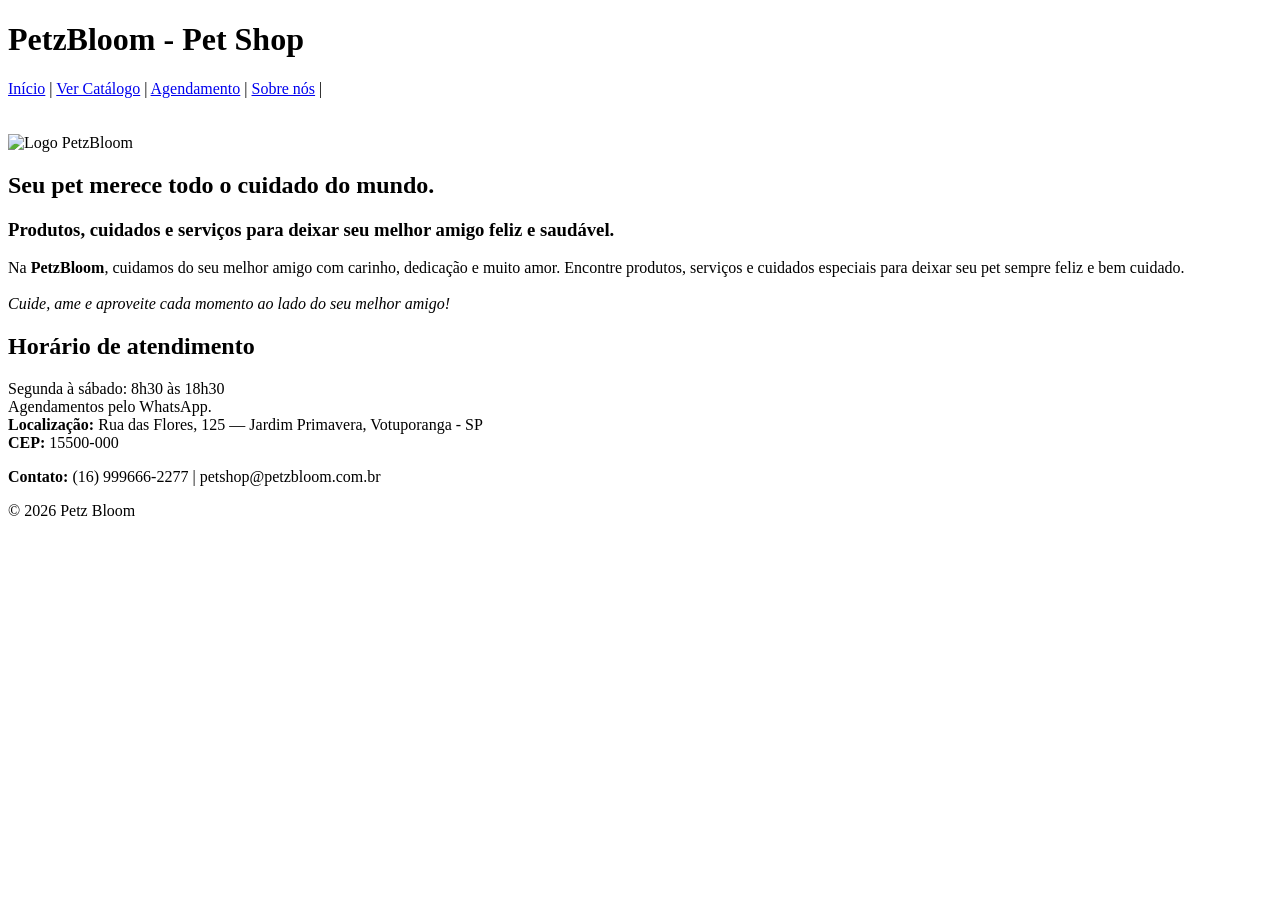
==== index.html @ ef77d2af "commit 1 Importa a estrutura HTML PetzBloom" ====
<!DOCTYPE html>
<html lang="pt-BR">
<head>
    <meta charset="UTF-8">
    <meta name="viewport" content="width=device-width, initial-scale=1.0">
    <title>PetzBloom</title>
</head>
<body>
    <header>
        <h1>PetzBloom - Pet Shop</h1>
        <nav>
            <a href="index.html">Início</a> |
            <a href="catalogo.html"> Ver Catálogo</a> |
            <a href="agendamento.html">Agendamento</a> |
            <a href="sobrenos.html">Sobre nós</a> |
        </nav>
    </header>

    <br> <br>

    <img src="imagemlogo.png" alt="Logo PetzBloom" height="300">

    <main>
        <h2>Seu pet merece todo o cuidado do mundo.</h2>
        <h3>Produtos, cuidados e serviços para deixar seu melhor amigo feliz e saudável.</h3>
        <p>
            Na <strong>PetzBloom</strong>, cuidamos do seu melhor amigo com carinho, dedicação e muito amor. Encontre produtos, serviços e cuidados especiais para deixar seu pet sempre feliz e bem cuidado.

            <br><br>

            <i>Cuide, ame e aproveite cada momento ao lado do seu melhor amigo!</i>
        </p>
    </main>

    <aside id="horario">
        <h2>Horário de atendimento</h2>
        <p>Segunda à sábado: 8h30 às 18h30<br>Agendamentos pelo WhatsApp.
        <br> <strong>Localização:</strong> Rua das Flores, 125 — Jardim Primavera, Votuporanga - SP <br> <strong>CEP: </strong>15500-000</p>
    </aside>

    <footer id="contato">
        <p><strong>Contato:</strong> (16) 999666-2277 | petshop@petzbloom.com.br</p>
        <p>&copy; 2026 Petz Bloom</p>
    </footer>
    
</body>
</html>
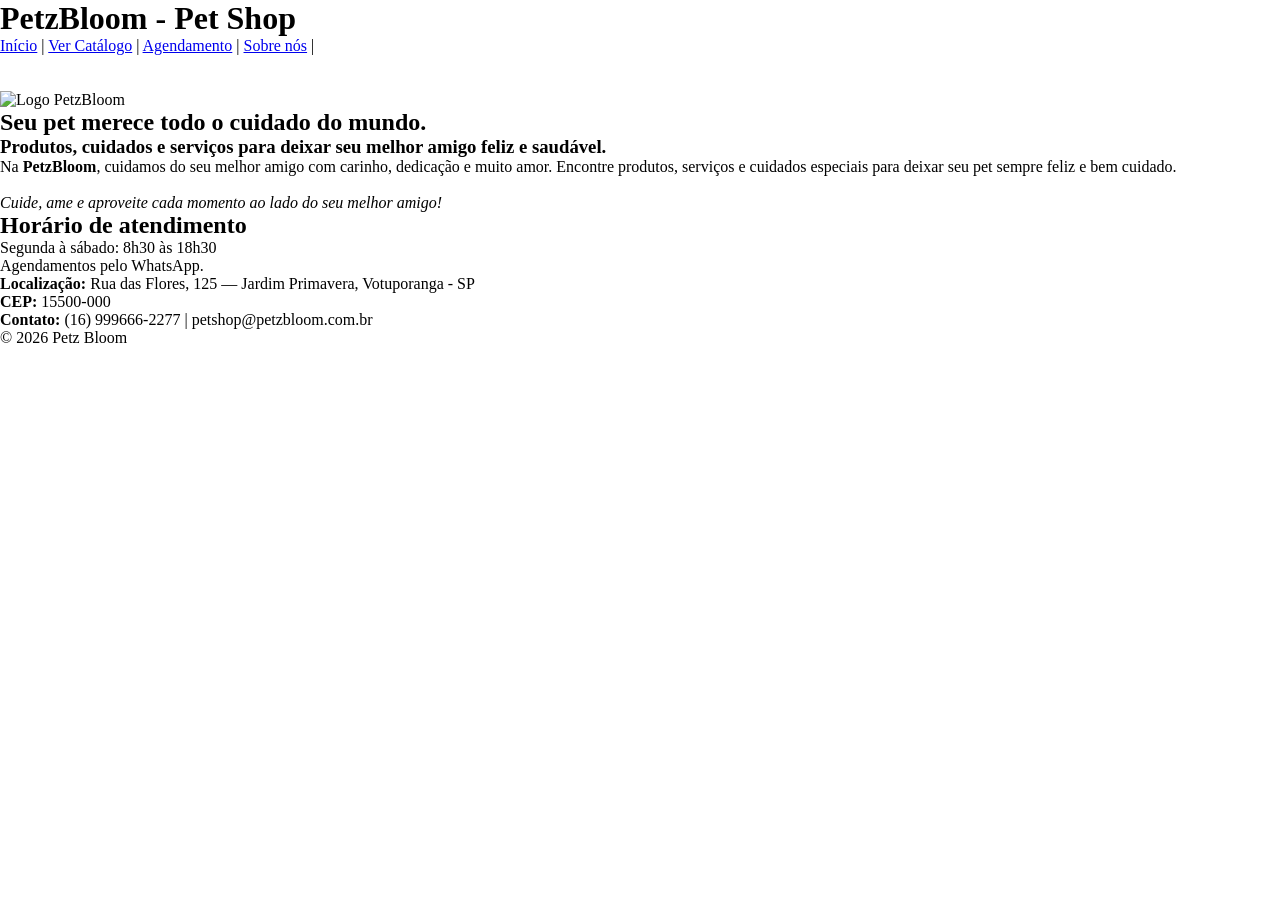
==== commit 8adb595a: "commit 2 Adiciona reset e conecta style.css" ====
--- a/index.html
+++ b/index.html
@@ -4,6 +4,8 @@
     <meta charset="UTF-8">
     <meta name="viewport" content="width=device-width, initial-scale=1.0">
     <title>PetzBloom</title>
+
+    <link rel="stylesheet" href="style.css">
 </head>
 <body>
     <header>
--- a/style.css
+++ b/style.css
@@ -0,0 +1,6 @@
+* {
+    margin: 0;
+    padding: 0;
+    box-sizing: border-box;
+}
+
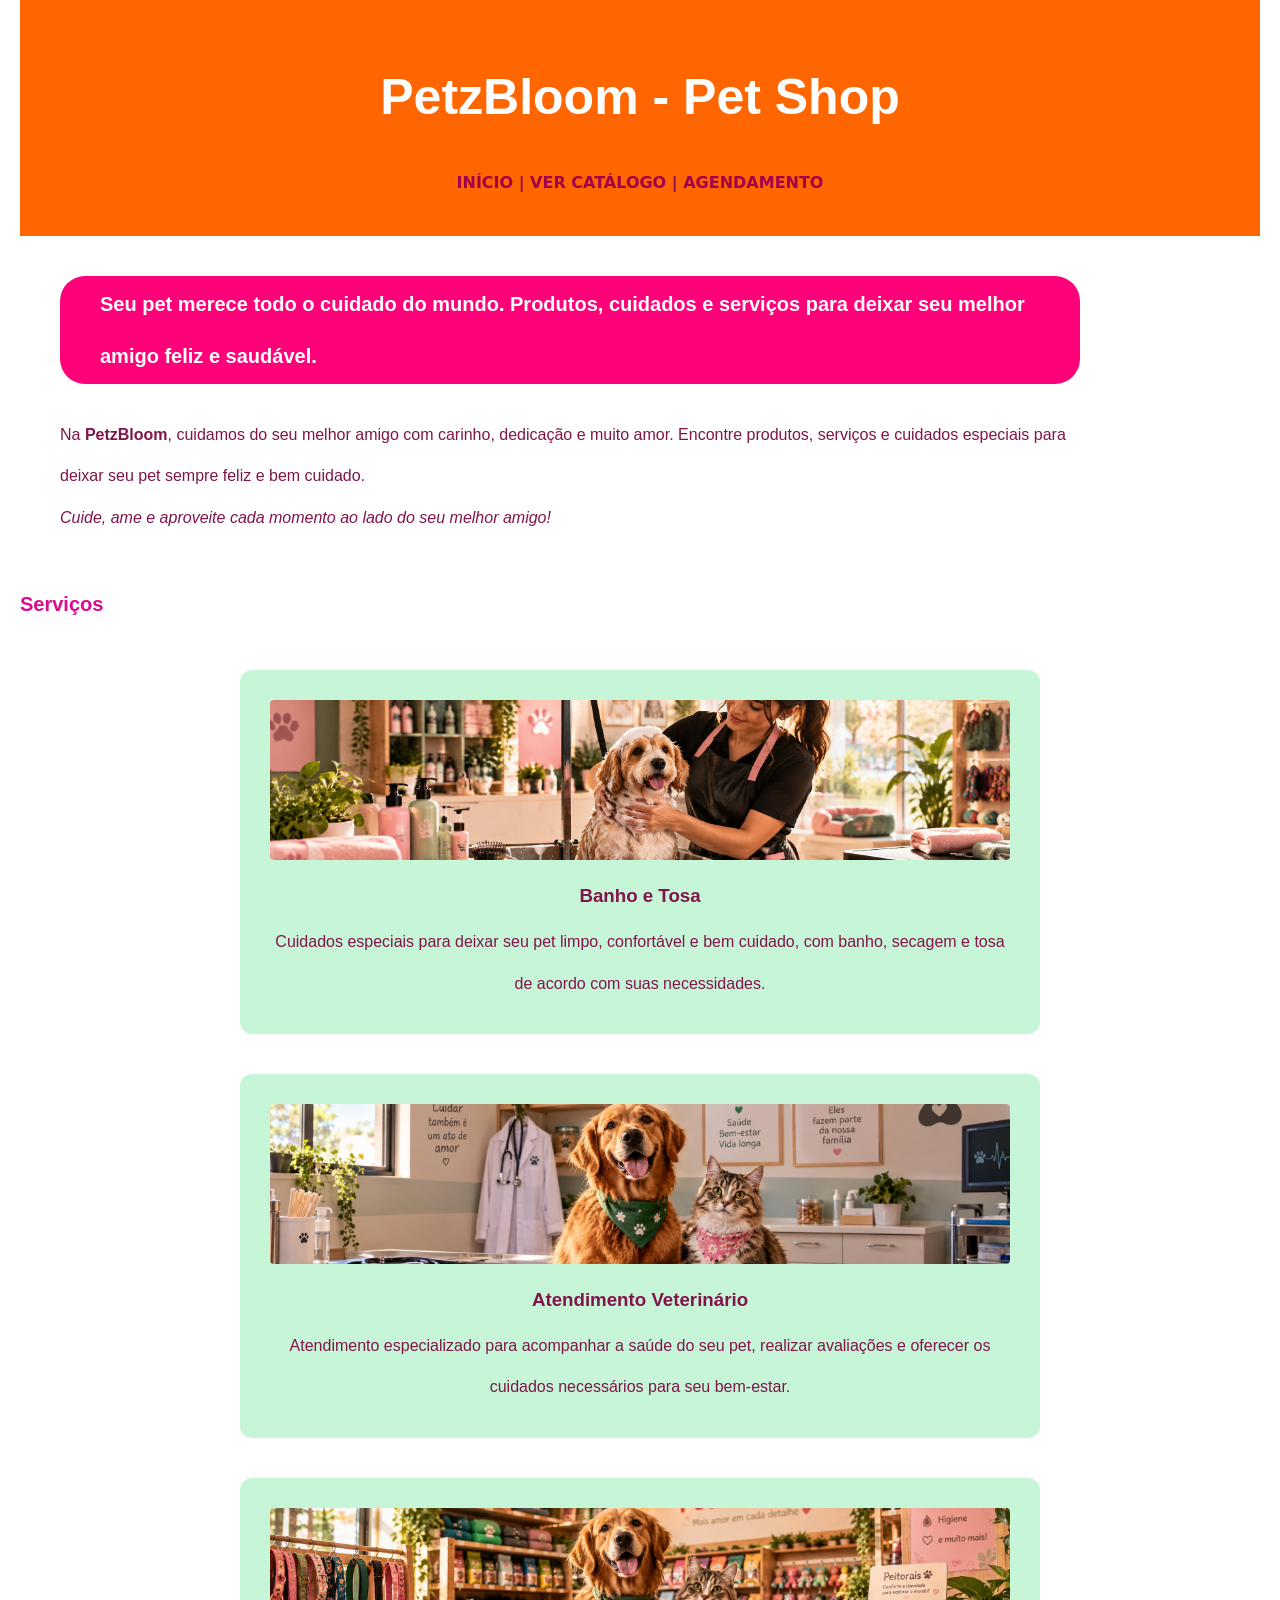
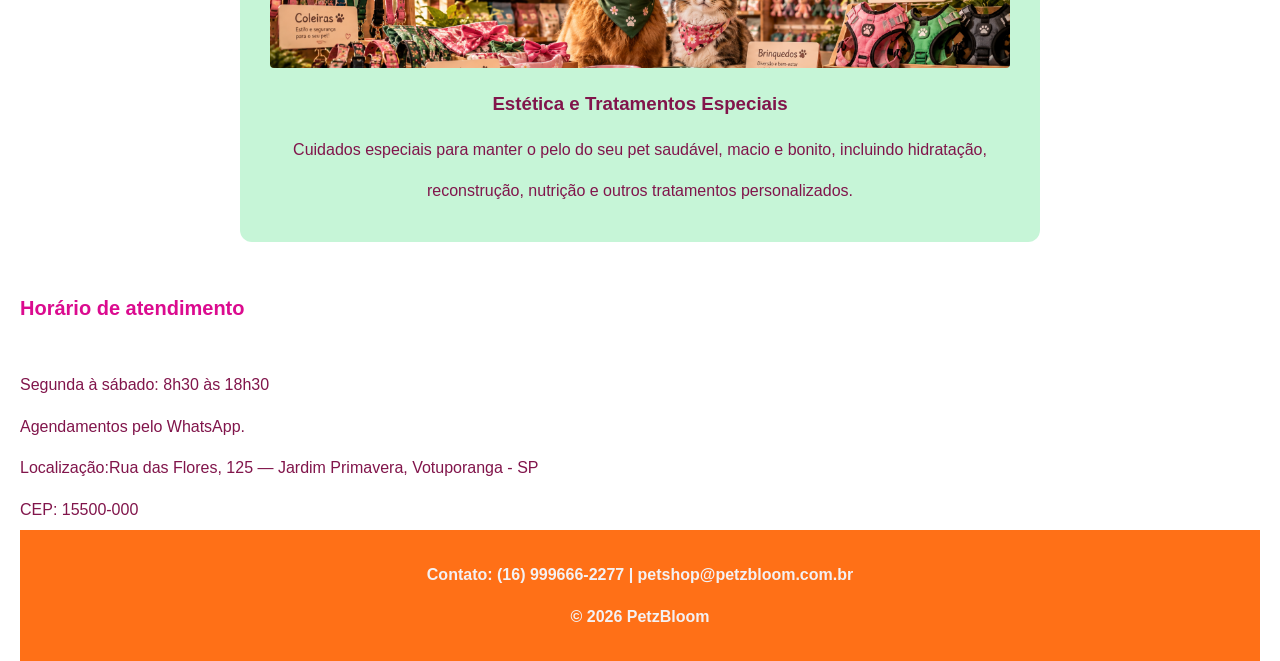
==== commit b6dd5765: "commit 3 Aplica seletores de tag: tipografia, cor base, header, nav, main e footer" ====
--- a/index.html
+++ b/index.html
@@ -10,39 +10,52 @@
 <body>
     <header>
         <h1>PetzBloom - Pet Shop</h1>
-        <nav>
+        <nav class="navegacao">
             <a href="index.html">Início</a> |
             <a href="catalogo.html"> Ver Catálogo</a> |
-            <a href="agendamento.html">Agendamento</a> |
-            <a href="sobrenos.html">Sobre nós</a> |
+            <a href="agendamento.html" class="agendamento">Agendamento</a>
         </nav>
     </header>
 
-    <br> <br>
-
-    <img src="imagemlogo.png" alt="Logo PetzBloom" height="300">
-
     <main>
-        <h2>Seu pet merece todo o cuidado do mundo.</h2>
-        <h3>Produtos, cuidados e serviços para deixar seu melhor amigo feliz e saudável.</h3>
-        <p>
+        <h2 class="seupet">Seu pet merece todo o cuidado do mundo. Produtos, cuidados e serviços para deixar seu melhor amigo feliz e saudável.</h2>
+        <p class="texto-prin">
             Na <strong>PetzBloom</strong>, cuidamos do seu melhor amigo com carinho, dedicação e muito amor. Encontre produtos, serviços e cuidados especiais para deixar seu pet sempre feliz e bem cuidado.
 
-            <br><br>
+            <br>
 
             <i>Cuide, ame e aproveite cada momento ao lado do seu melhor amigo!</i>
         </p>
     </main>
 
+    <section id="servicos">
+            <h2>Serviços</h2>
+            <article class="card">
+                <div class="foto" id="foto-banho"></div>
+                <h3 class="banho-tosa">Banho e Tosa</h3>
+                <p>Cuidados especiais para deixar seu pet limpo, confortável e bem cuidado, com banho, secagem e tosa de acordo com suas necessidades.</p>
+            </article>
+            <article class="card">
+                <div class="foto" id="foto-veterinario"></div>
+                <h3 class="veterinario">Atendimento Veterinário</h3>
+                <p>Atendimento especializado para acompanhar a saúde do seu pet, realizar avaliações e oferecer os cuidados necessários para seu bem-estar.</p>
+            </article>
+            <article class="card">
+                <div class="foto" id="foto-especial"></div>
+                <h3 class="especial">Estética e Tratamentos Especiais</h3>
+                <p>Cuidados especiais para manter o pelo do seu pet saudável, macio e bonito, incluindo hidratação, reconstrução, nutrição e outros tratamentos personalizados.</p>
+            </article>
+        </section>
+
     <aside id="horario">
-        <h2>Horário de atendimento</h2>
-        <p>Segunda à sábado: 8h30 às 18h30<br>Agendamentos pelo WhatsApp.
-        <br> <strong>Localização:</strong> Rua das Flores, 125 — Jardim Primavera, Votuporanga - SP <br> <strong>CEP: </strong>15500-000</p>
+        <h2 class="hora">Horário de atendimento</h2>
+        <p class="info">Segunda à sábado: 8h30 às 18h30<br>Agendamentos pelo WhatsApp.
+        <br>Localização:Rua das Flores, 125 — Jardim Primavera, Votuporanga - SP <br> CEP: 15500-000</p>
     </aside>
 
     <footer id="contato">
         <p><strong>Contato:</strong> (16) 999666-2277 | petshop@petzbloom.com.br</p>
-        <p>&copy; 2026 Petz Bloom</p>
+        <p>&copy; 2026 PetzBloom</p>
     </footer>
     
 </body>
--- a/style.css
+++ b/style.css
@@ -4,3 +4,182 @@
     box-sizing: border-box;
 }
 
+/*Seletor de tag*/
+
+body {
+    font-family: 'Segoe UI', Tahoma, Geneva, Verdana, sans-serif;
+    color: rgb(129, 21, 75);
+    line-height: 2.6;
+    margin-right: 20px;
+    margin-left: 20px;
+}
+
+h1 {
+    font-family: 'Trebuchet MS', 'Lucida Sans Unicode', 'Lucida Grande', 'Lucida Sans', Arial, sans-serif;
+    font-size: 50px;
+}
+
+h2 {
+    font-family: 'Trebuchet MS', 'Lucida Sans Unicode', 'Lucida Grande', 'Lucida Sans', Arial, sans-serif;
+    font-size: 20px;
+    margin-bottom: 30px;
+    color: rgb(219, 11, 143);
+    font-weight: 700;
+}
+
+.navegacao {
+    font-family: system-ui, -apple-system, BlinkMacSystemFont, 'Segoe UI', Roboto, Oxygen, Ubuntu, Cantarell, 'Open Sans', 'Helvetica Neue', sans-serif;
+    font-weight: 700;
+    text-transform: uppercase;
+}
+
+.navegacao a {
+    color: #a1004b;
+    text-decoration: none;
+}
+
+/* Cabeçalho*/
+header {
+    background-color: rgb(255, 102, 0);
+    color: rgb(146, 9, 78);
+    padding: 32px 16px;
+    text-align: center;
+    font-family: 'Franklin Gothic 
+}
+
+ header h1 {
+    color: #fffeff;
+}
+
+/*Corpo geral*/
+.cuidado-pet {
+    background-color: rgb(255, 0, 123);
+    color: #fffeff;
+    max-width: 450px;
+    margin-top: 100px;
+    padding: 2px 40px;
+    border-radius: 25px;
+}
+
+.amigo {
+    font-family: system-ui, -apple-system, BlinkMacSystemFont, 'Segoe UI', Roboto, Oxygen, Ubuntu, Cantarell, 'Open Sans', 'Helvetica Neue', sans-serif;
+    margin-top: 50px;
+    font-size: 25px;
+}
+
+.texto-produtos {
+    font-family: 'Franklin Gothic Medium', 'Arial Narrow', Arial, sans-serif;
+}
+
+.texto-prin {
+    font-family: 'Franklin Gothic Medium', 'Arial Narrow', Arial, sans-serif;
+}
+
+.racoes {
+    font-family: 'Franklin Gothic Medium', 'Arial Narrow', Arial, sans-serif;
+    text-align: center;
+    font-size: 40px;
+}
+
+.higiene {
+    font-family: 'Franklin Gothic Medium', 'Arial Narrow', Arial, sans-serif;
+    text-align: center;
+    font-size: 40px;
+}
+
+.acessorios {
+    font-family: 'Franklin Gothic Medium', 'Arial Narrow', Arial, sans-serif;
+    text-align: center;
+    font-size: 40px;
+}
+
+.seupet {
+    background-color: #ff0178;
+    color: #ffffff;
+    max-width: 15000px;
+    padding: 2px 40px;
+    border-radius: 25px;
+    text-decoration: none;
+    font-family: 'Franklin Gothic Medium', 'Arial Narrow', Arial, sans-serif;
+    font-size: 20px;
+}
+
+main {
+    max-width: 1100px;
+    margin: 0px;
+    padding: 40px;
+}
+
+footer {
+    background-color: rgb(255, 112, 23);
+    color: rgb(244, 241, 243);
+    text-align: center;
+    padding: 24px 30px;
+    font-family: Arial, Helvetica, sans-serif;
+    font-weight: 600;
+}
+
+/* Tabelas */
+table {
+    margin: 30px auto;
+    border-collapse: collapse;
+    background-color: rgb(255, 220, 243);
+    border-radius: 12px;
+}
+
+/*Links*/
+
+.pdf {
+    background-color: #a1004b;
+    color: #ffffff;
+    max-width: 350px;
+    padding: 2px 40px;
+    border-radius: 25px;
+    text-decoration: none;
+    font-family: 'Franklin Gothic Medium', 'Arial Narrow', Arial, sans-serif;
+    text-transform: uppercase;
+    font-size: 20px;
+}
+
+.site {
+    background-color: #a1004b;
+    color: #ffffff;
+    max-width: 350px;
+    padding: 2px 40px;
+    border-radius: 25px;
+    text-decoration: none;
+    font-family: 'Franklin Gothic Medium', 'Arial Narrow', Arial, sans-serif;
+    text-transform: uppercase;
+    font-size: 20px;
+}
+
+/*Seletor classes e ID*/
+.card {
+    background-color: #c6f5d7;
+    padding: 30px;
+    margin: 40px auto;
+    max-width: 800px;
+    border-radius: 12px;
+    text-align: center;
+}
+
+.foto {
+    background-color: rgb(255, 0, 106);
+    background-size: cover;
+    background-position: center;
+    height: 160px;
+    border-radius: 4px;
+    margin-bottom: 12px;
+}
+
+#foto-banho {
+    background-image: url(Foto\ banho.png);
+}
+
+#foto-veterinario {
+    background-image: url(ChatGPT\ Image\ 24\ de\ set.\ de\ 2026\,\ 16_05_59.png);
+}
+
+#foto-especial {
+    background-image: url(Foto\ acessorios.png);
+}
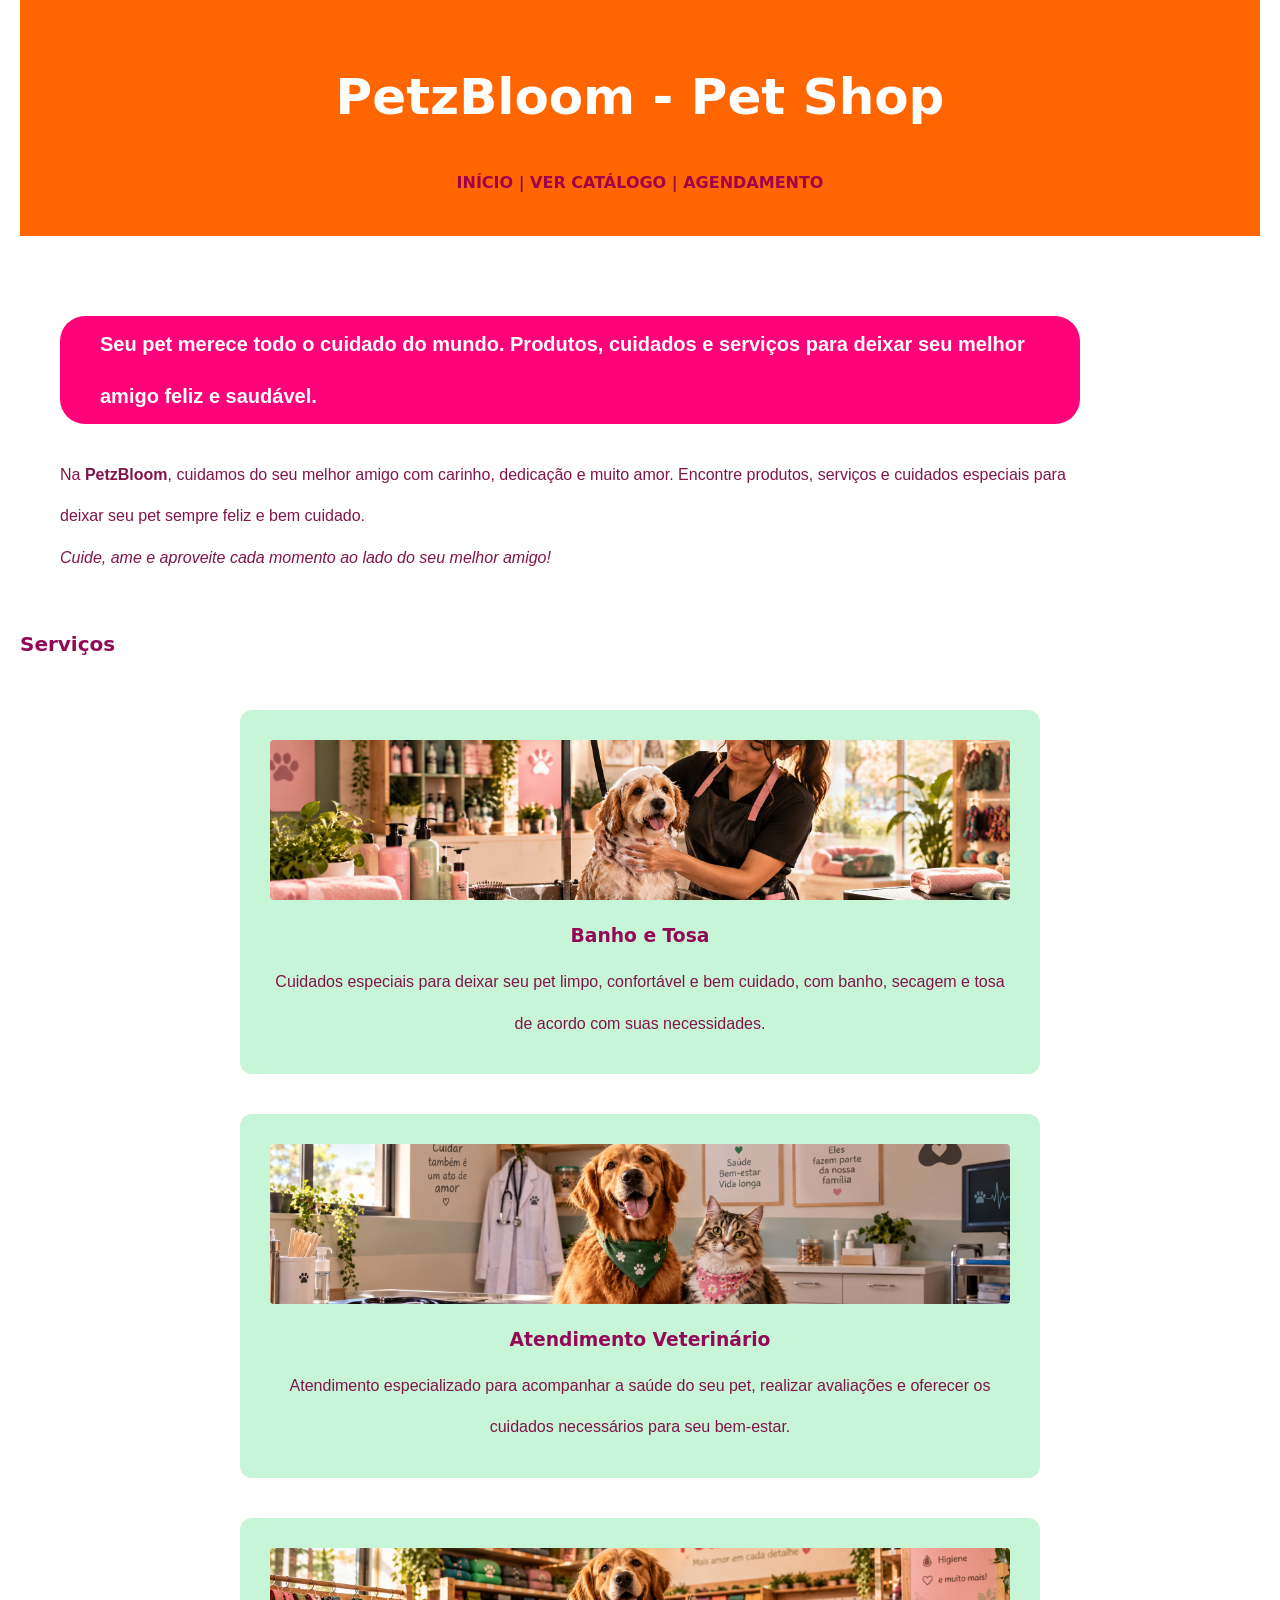
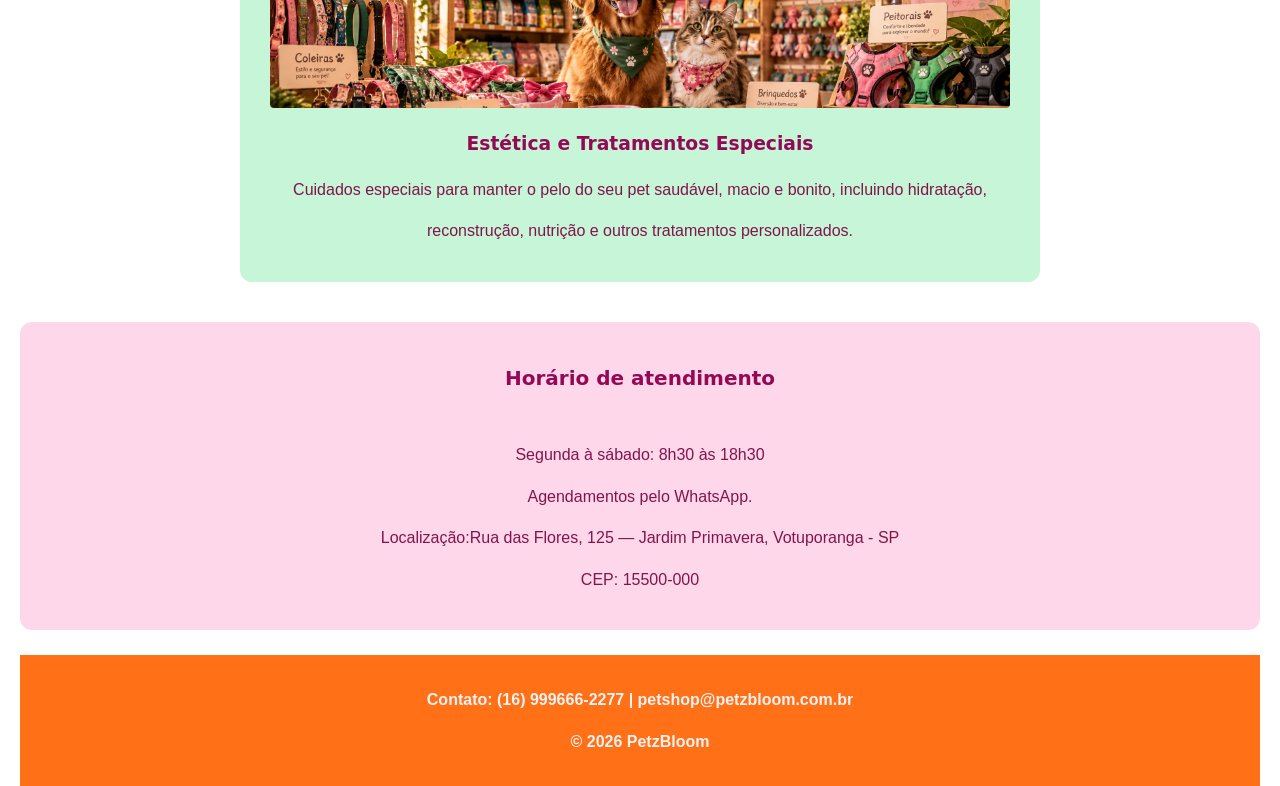
==== commit ac9fdd9f: "commit 7 Organiza e comenta o style.css final" ====
--- a/index.html
+++ b/index.html
@@ -47,9 +47,9 @@
             </article>
         </section>
 
-    <aside id="horario">
-        <h2 class="hora">Horário de atendimento</h2>
-        <p class="info">Segunda à sábado: 8h30 às 18h30<br>Agendamentos pelo WhatsApp.
+    <aside id="horario" class="secao">
+        <h2>Horário de atendimento</h2>
+        <p>Segunda à sábado: 8h30 às 18h30<br>Agendamentos pelo WhatsApp.
         <br>Localização:Rua das Flores, 125 — Jardim Primavera, Votuporanga - SP <br> CEP: 15500-000</p>
     </aside>
 
--- a/style.css
+++ b/style.css
@@ -27,6 +27,8 @@
     font-weight: 700;
 }
 
+/*navegação*/
+
 .navegacao {
     font-family: system-ui, -apple-system, BlinkMacSystemFont, 'Segoe UI', Roboto, Oxygen, Ubuntu, Cantarell, 'Open Sans', 'Helvetica Neue', sans-serif;
     font-weight: 700;
@@ -44,6 +46,7 @@
     color: rgb(146, 9, 78);
     padding: 32px 16px;
     text-align: center;
+    margin-bottom: 40px;
     font-family: 'Franklin Gothic 
 }
 
@@ -51,7 +54,7 @@
     color: #fffeff;
 }
 
-/*Corpo geral*/
+/*Corpo geral, textos e títulos*/
 .cuidado-pet {
     background-color: rgb(255, 0, 123);
     color: #fffeff;
@@ -62,9 +65,14 @@
 }
 
 .amigo {
-    font-family: system-ui, -apple-system, BlinkMacSystemFont, 'Segoe UI', Roboto, Oxygen, Ubuntu, Cantarell, 'Open Sans', 'Helvetica Neue', sans-serif;
-    margin-top: 50px;
-    font-size: 25px;
+    background-color: #ff0178;
+    color: #ffffff;
+    max-width: 15000px;
+    padding: 2px 40px;
+    border-radius: 25px;
+    text-decoration: none;
+    font-family: 'Franklin Gothic Medium', 'Arial Narrow', Arial, sans-serif;
+    font-size: 20px;
 }
 
 .texto-produtos {
@@ -102,6 +110,15 @@
     text-decoration: none;
     font-family: 'Franklin Gothic Medium', 'Arial Narrow', Arial, sans-serif;
     font-size: 20px;
+}
+
+.secao {
+    padding: 30px;
+    margin-bottom: 25px;
+    border-radius: 12px;
+    background: #ffd7ea;
+    text-align: center;
+    max-width: 1500px;
 }
 
 main {
@@ -145,6 +162,7 @@
     background-color: #a1004b;
     color: #ffffff;
     max-width: 350px;
+
     padding: 2px 40px;
     border-radius: 25px;
     text-decoration: none;
@@ -182,4 +200,10 @@
 
 #foto-especial {
     background-image: url(Foto\ acessorios.png);
-}+}
+
+/* Seletor compartilhado */
+h1, h2, h3 {
+    font-family: system-ui, -apple-system, BlinkMacSystemFont, 'Segoe UI', Roboto, Oxygen, Ubuntu, Cantarell, 'Open Sans', 'Helvetica Neue', sans-serif;
+    color:rgb(147, 9, 85); 
+}
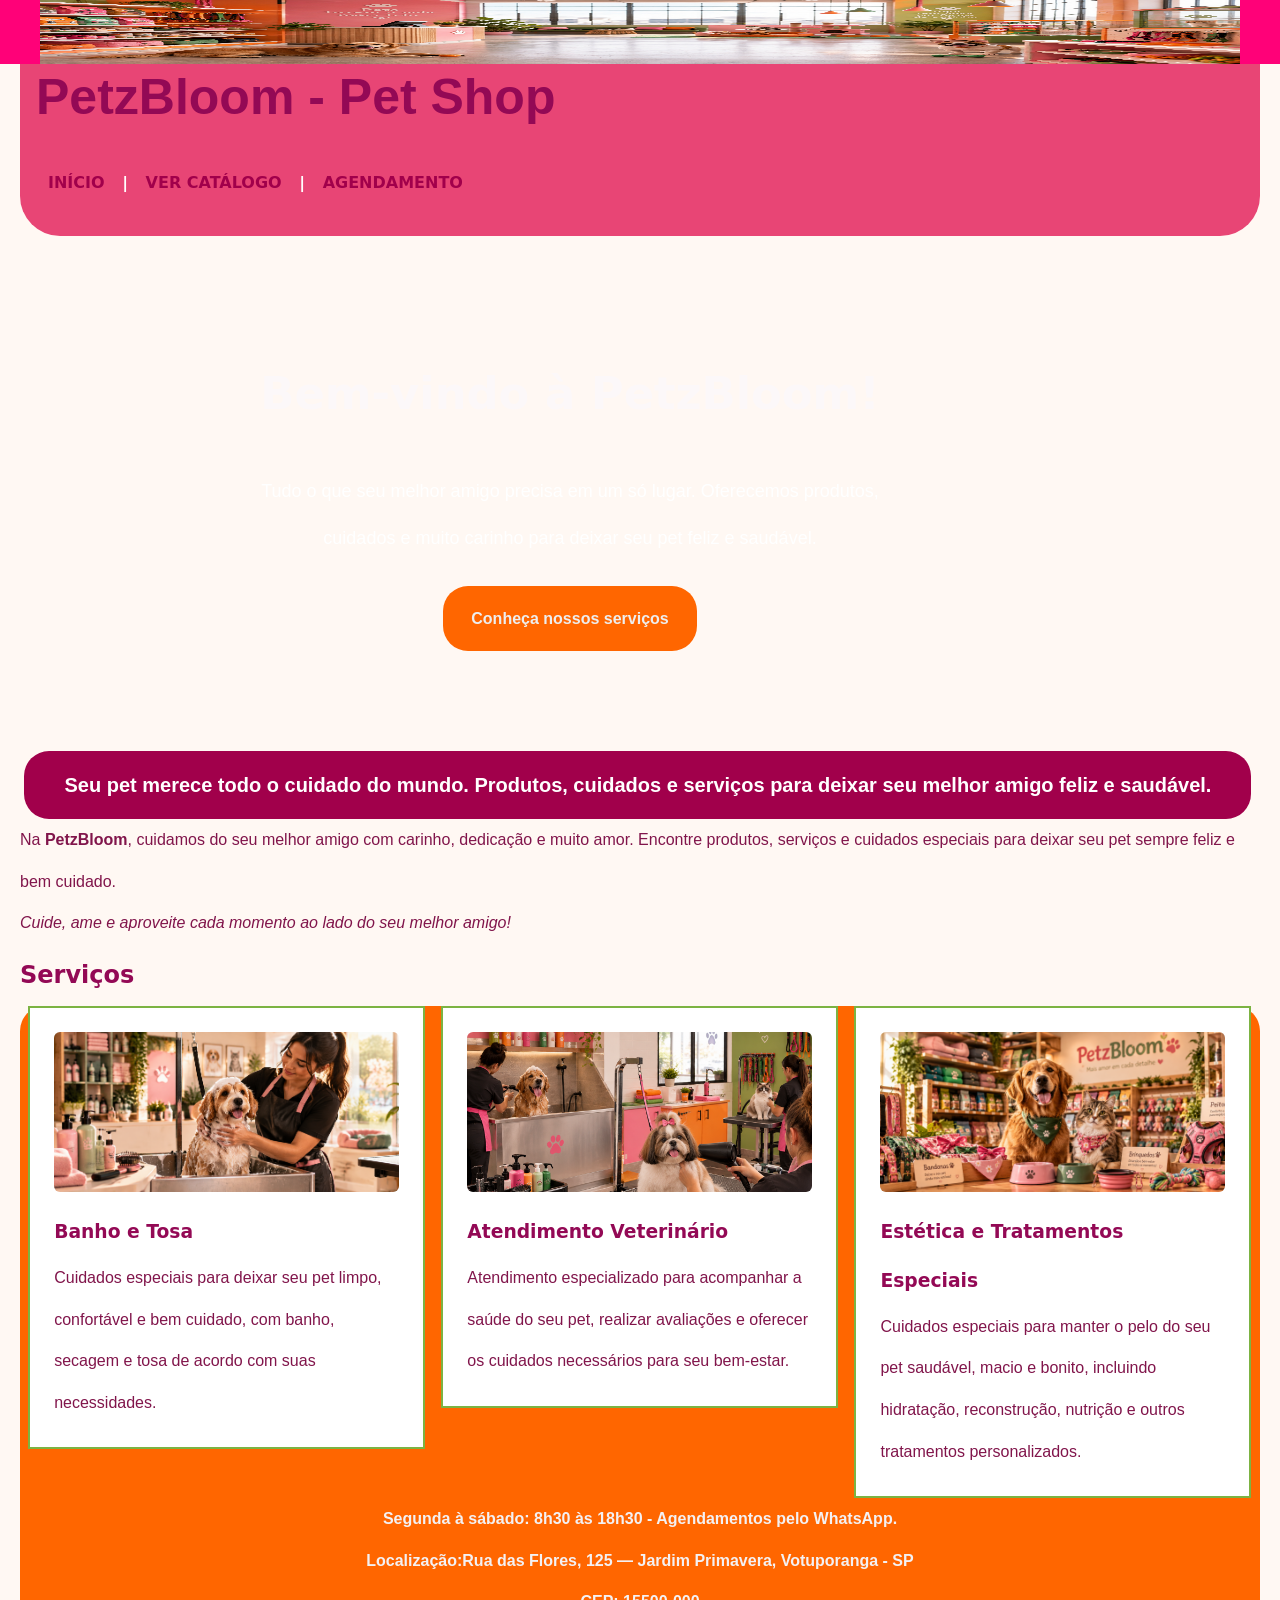
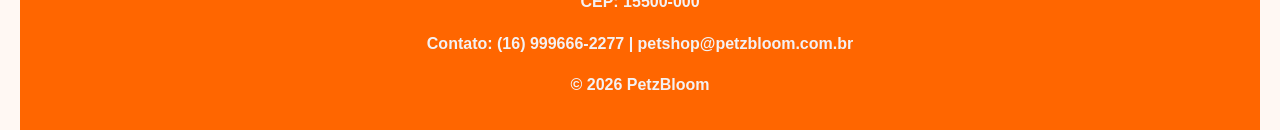
==== commit 14d765b3: "html semantico" ====
--- a/index.html
+++ b/index.html
@@ -8,16 +8,30 @@
     <link rel="stylesheet" href="style.css">
 </head>
 <body>
-    <header>
+    <header class="topo" >
         <h1>PetzBloom - Pet Shop</h1>
+
+        <a class="topo" href="#topo"></a>
+
         <nav class="navegacao">
             <a href="index.html">Início</a> |
             <a href="catalogo.html"> Ver Catálogo</a> |
             <a href="agendamento.html" class="agendamento">Agendamento</a>
         </nav>
+
     </header>
 
-    <main>
+    
+    <main class="hero">
+        <h1>Bem-vindo à PetzBloom!</h1>
+        <p>Tudo o que seu melhor amigo precisa em um só lugar. Oferecemos produtos, cuidados e muito carinho para deixar seu pet feliz e saudável.</p>
+        <a class="botao" href="#servicos">Conheça nossos serviços</a>
+        <img  class="imagemfundo" src="img/Boutique Pet Colorida e Acolhedora.png" alt="Fundo Petshop">
+        
+    </main>
+
+    <section>
+        <img src="" alt="">
         <h2 class="seupet">Seu pet merece todo o cuidado do mundo. Produtos, cuidados e serviços para deixar seu melhor amigo feliz e saudável.</h2>
         <p class="texto-prin">
             Na <strong>PetzBloom</strong>, cuidamos do seu melhor amigo com carinho, dedicação e muito amor. Encontre produtos, serviços e cuidados especiais para deixar seu pet sempre feliz e bem cuidado.
@@ -26,9 +40,9 @@
 
             <i>Cuide, ame e aproveite cada momento ao lado do seu melhor amigo!</i>
         </p>
-    </main>
+    </section>
 
-    <section id="servicos">
+    <section class="secao" id="servicos">
             <h2>Serviços</h2>
             <article class="card">
                 <div class="foto" id="foto-banho"></div>
@@ -47,13 +61,9 @@
             </article>
         </section>
 
-    <aside id="horario" class="secao">
-        <h2>Horário de atendimento</h2>
-        <p>Segunda à sábado: 8h30 às 18h30<br>Agendamentos pelo WhatsApp.
+    <footer id="contato">
+         <p>Segunda à sábado: 8h30 às 18h30 - Agendamentos pelo WhatsApp.
         <br>Localização:Rua das Flores, 125 — Jardim Primavera, Votuporanga - SP <br> CEP: 15500-000</p>
-    </aside>
-
-    <footer id="contato">
         <p><strong>Contato:</strong> (16) 999666-2277 | petshop@petzbloom.com.br</p>
         <p>&copy; 2026 PetzBloom</p>
     </footer>
--- a/style.css
+++ b/style.css
@@ -12,22 +12,23 @@
     line-height: 2.6;
     margin-right: 20px;
     margin-left: 20px;
-}
-
-h1 {
+    background-color: #fff8f3;
+}
+
+header {
+    background-color:#e84575;
+    color: white;
+    padding: 32px 16px;
+    font-family: 'Franklin Gothic Medium', 'Arial Narrow', Arial, sans-serif;
+    border-radius: 0 0 40px 40px;
+}
+
+header h1 {
     font-family: 'Trebuchet MS', 'Lucida Sans Unicode', 'Lucida Grande', 'Lucida Sans', Arial, sans-serif;
     font-size: 50px;
 }
 
-h2 {
-    font-family: 'Trebuchet MS', 'Lucida Sans Unicode', 'Lucida Grande', 'Lucida Sans', Arial, sans-serif;
-    font-size: 20px;
-    margin-bottom: 30px;
-    color: rgb(219, 11, 143);
-    font-weight: 700;
-}
-
-/*navegação*/
+/*NAVEGAÇÃO*/
 
 .navegacao {
     font-family: system-ui, -apple-system, BlinkMacSystemFont, 'Segoe UI', Roboto, Oxygen, Ubuntu, Cantarell, 'Open Sans', 'Helvetica Neue', sans-serif;
@@ -38,43 +39,95 @@
 .navegacao a {
     color: #a1004b;
     text-decoration: none;
-}
-
-/* Cabeçalho*/
-header {
-    background-color: rgb(255, 102, 0);
-    color: rgb(146, 9, 78);
-    padding: 32px 16px;
+    margin: 0 12px;
+}
+
+/* CABEÇALHO*/
+
+.imagemfundo {
+    position: fixed;
+    top: 0;
+    left: 0;
+    width: 100%;
+    height: 64px;
+    padding: 0 40px;
+    background-color: #ff0178;
+    z-index: 100;
+}
+
+.logo {
+    float: left;
+    color: #ffffff;
+    font-size: 1.4rem;
+    font-weight: bold;
+    line-height: 64px;
+}
+
+.nav {
+    float: right;
+    list-style: none;
+}
+
+.nav a {
+    display: inline-block; 
+    padding: 0 16px;
+    color: #ffffff;
+    background-color: #ff6600;
+    color: #7cb342;
+    font-weight: bold;
+}
+
+.hero {
+    padding: 100px 20px;
+    background-image:  linear-gradient(#e84575(31, 58, 95, 0.78), #e84575(31, 58, 95, 0.78)),url(img/Boutique\ Pet\ Colorida\ e\ Acolhedora.png);
+    background-size: cover;
+    background-position: center;
+    color: #ffffff;
     text-align: center;
-    margin-bottom: 40px;
-    font-family: 'Franklin Gothic 
-}
-
- header h1 {
-    color: #fffeff;
+    display: flex;
+    flex-direction: column;
+    align-items: center;
+    justify-content: center;
+}
+
+.hero h1 {
+    margin-bottom: 16px;
+    font-size: 2.8rem;
+    color: #fcf8f9;
+}
+
+.hero p {
+    max-width: 650px;
+    margin: 0 auto 24px auto;
+    font-size: 18px;
+}
+
+.botao {
+    display: inline-block;
+    padding: 12px 28px;
+    border: none ;
+    border-radius: 25px;
+    background-color: #ff6600;
+    color: #eeeeee;
+    font-weight: bold;
+    text-decoration: none;
+}
+
+.botao:hover {
+    border: 3px solid #f5f5f5;
+    background-color: #f5f5f5;
 }
 
 /*Corpo geral, textos e títulos*/
 .cuidado-pet {
     background-color: rgb(255, 0, 123);
-    color: #fffeff;
+    color: #ffffff;
     max-width: 450px;
-    margin-top: 100px;
-    padding: 2px 40px;
+    margin: 100px auto 30px;
+    padding: 10px 40px;
     border-radius: 25px;
 }
 
-.amigo {
-    background-color: #ff0178;
-    color: #ffffff;
-    max-width: 15000px;
-    padding: 2px 40px;
-    border-radius: 25px;
-    text-decoration: none;
-    font-family: 'Franklin Gothic Medium', 'Arial Narrow', Arial, sans-serif;
-    font-size: 20px;
-}
-
 .texto-produtos {
     font-family: 'Franklin Gothic Medium', 'Arial Narrow', Arial, sans-serif;
 }
@@ -83,42 +136,13 @@
     font-family: 'Franklin Gothic Medium', 'Arial Narrow', Arial, sans-serif;
 }
 
-.racoes {
+.racoes,
+.higiene,
+.acessorios {
     font-family: 'Franklin Gothic Medium', 'Arial Narrow', Arial, sans-serif;
     text-align: center;
     font-size: 40px;
-}
-
-.higiene {
-    font-family: 'Franklin Gothic Medium', 'Arial Narrow', Arial, sans-serif;
-    text-align: center;
-    font-size: 40px;
-}
-
-.acessorios {
-    font-family: 'Franklin Gothic Medium', 'Arial Narrow', Arial, sans-serif;
-    text-align: center;
-    font-size: 40px;
-}
-
-.seupet {
-    background-color: #ff0178;
-    color: #ffffff;
-    max-width: 15000px;
-    padding: 2px 40px;
-    border-radius: 25px;
-    text-decoration: none;
-    font-family: 'Franklin Gothic Medium', 'Arial Narrow', Arial, sans-serif;
-    font-size: 20px;
-}
-
-.secao {
-    padding: 30px;
-    margin-bottom: 25px;
-    border-radius: 12px;
-    background: #ffd7ea;
-    text-align: center;
-    max-width: 1500px;
+    color: #e84575
 }
 
 main {
@@ -136,71 +160,66 @@
     font-weight: 600;
 }
 
-/* Tabelas */
-table {
-    margin: 30px auto;
-    border-collapse: collapse;
-    background-color: rgb(255, 220, 243);
-    border-radius: 12px;
-}
-
 /*Links*/
 
-.pdf {
-    background-color: #a1004b;
-    color: #ffffff;
-    max-width: 350px;
-    padding: 2px 40px;
-    border-radius: 25px;
-    text-decoration: none;
-    font-family: 'Franklin Gothic Medium', 'Arial Narrow', Arial, sans-serif;
-    text-transform: uppercase;
+.amigo,
+.seupet,
+.pdf, 
+.site { 
+    display: inline-block; background-color: #a1004b; color: #ffffff; padding: 8px 40px;
+    border-radius: 25px; 
+    text-decoration: none; 
+    font-family: 'Franklin Gothic Medium', 'Arial Narrow', Arial, sans-serif; 
     font-size: 20px;
 }
 
-.site {
-    background-color: #a1004b;
-    color: #ffffff;
-    max-width: 350px;
-
-    padding: 2px 40px;
-    border-radius: 25px;
-    text-decoration: none;
-    font-family: 'Franklin Gothic Medium', 'Arial Narrow', Arial, sans-serif;
-    text-transform: uppercase;
-    font-size: 20px;
-}
+
 
 /*Seletor classes e ID*/
 .card {
-    background-color: #c6f5d7;
-    padding: 30px;
-    margin: 40px auto;
-    max-width: 800px;
-    border-radius: 12px;
-    text-align: center;
+    float: left;
+    width: 32%;
+    margin: 0 0.66%;
+    padding: 24px;
+    border: 2px solid #7cb342;
+    background-color: #ffffff;
 }
 
 .foto {
     background-color: rgb(255, 0, 106);
     background-size: cover;
     background-position: center;
+    display: block;
+    width: 100%;
     height: 160px;
-    border-radius: 4px;
-    margin-bottom: 12px;
+    margin-bottom: 16px;
+    border-radius: 6px;
+    object-fit: cover;
 }
 
 #foto-banho {
-    background-image: url(Foto\ banho.png);
+    background-image: url(img/Foto\ banho.png);
 }
 
 #foto-veterinario {
-    background-image: url(ChatGPT\ Image\ 24\ de\ set.\ de\ 2026\,\ 16_05_59.png);
+    background-image: url(img/ChatGPT\ Image\ 8\ de\ out.\ de\ 2026\,\ 15_10_10.png);
 }
 
 #foto-especial {
-    background-image: url(Foto\ acessorios.png);
-}
+    background-image: url(img/Foto\ acessorios.png);
+}
+
+
+/* rodapé */
+footer {
+background-color: #ff6600;
+color: rgb(244, 241, 243);
+text-align: center;
+padding: 24px 30px;
+font-family: Arial, Helvetica, sans-serif;
+font-weight: 600;
+border-radius: 25px 25px 0 0; }
+
 
 /* Seletor compartilhado */
 h1, h2, h3 {
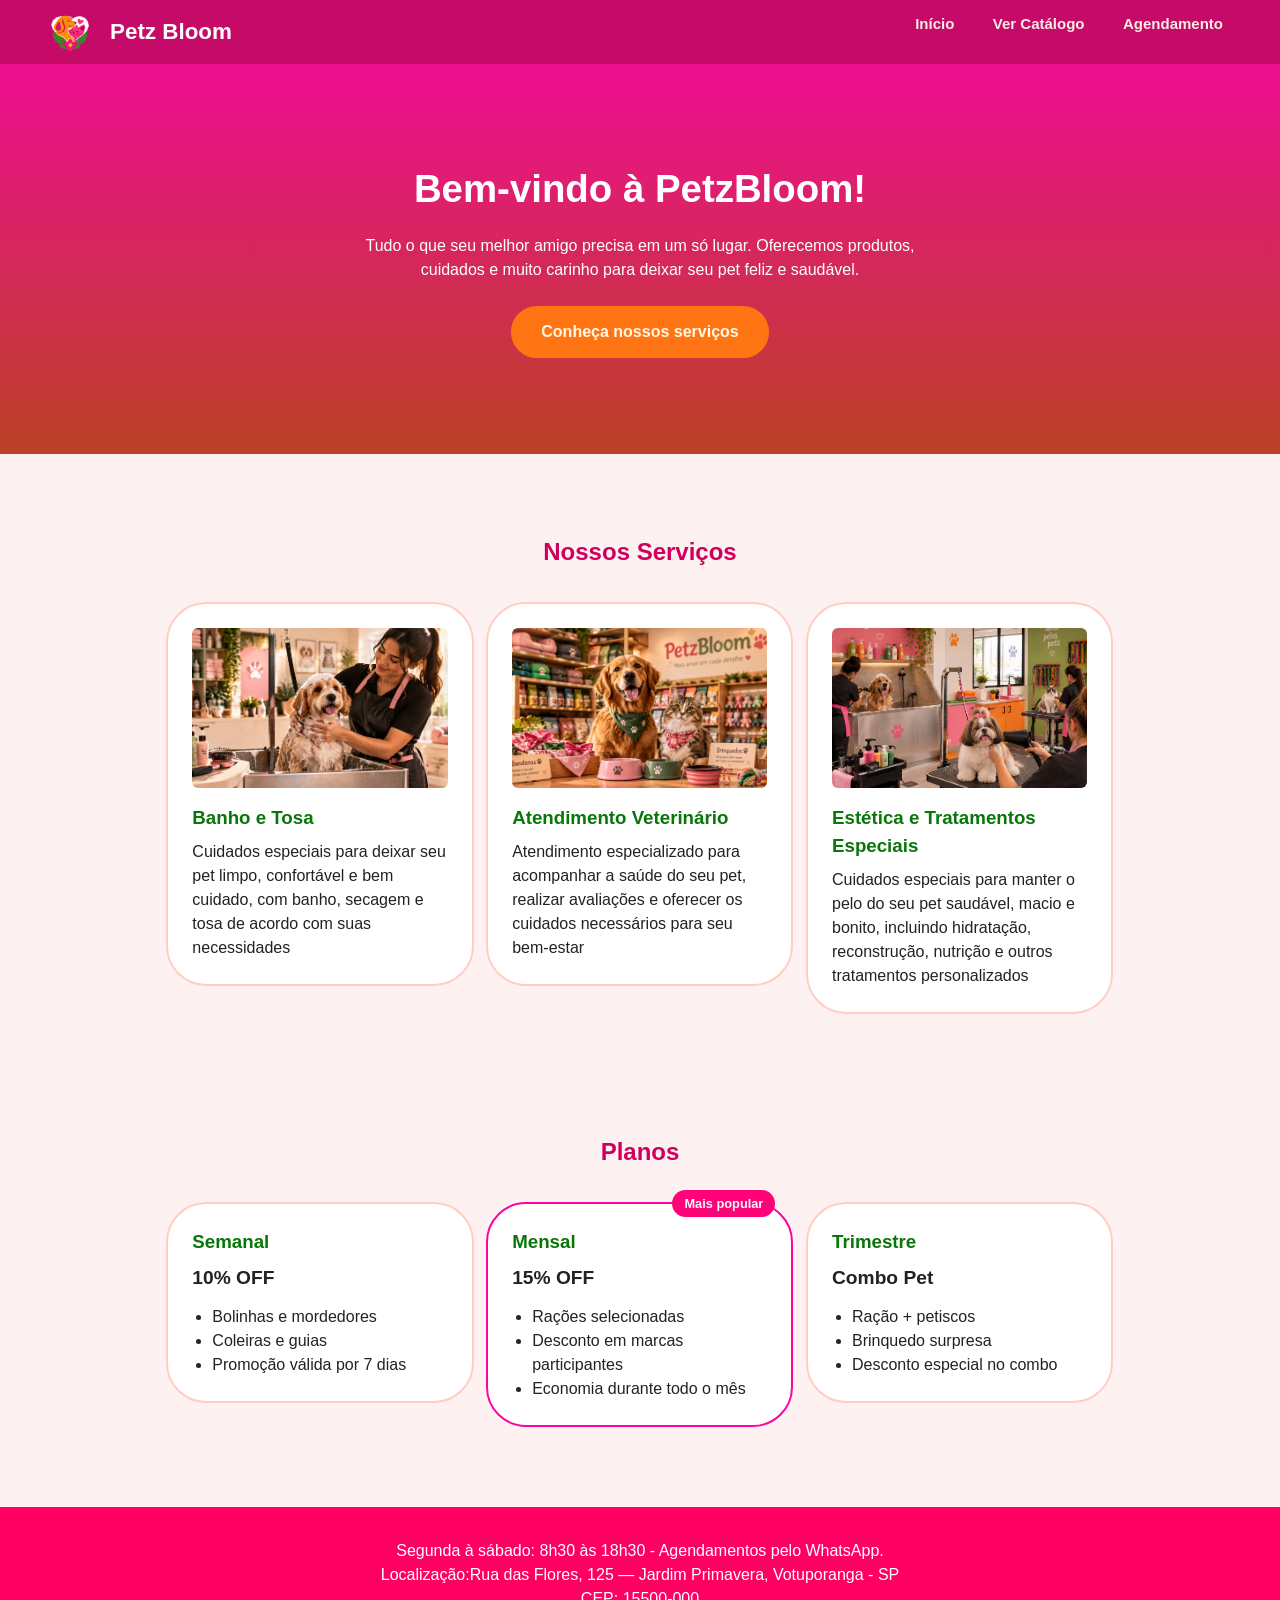
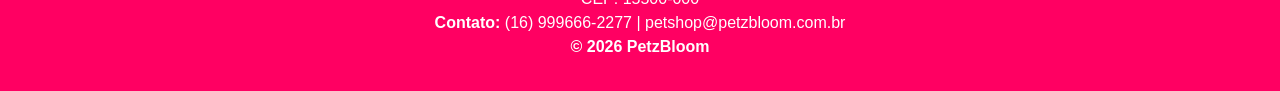
==== commit 101d3b8c: "Ajuste final" ====
--- a/index.html
+++ b/index.html
@@ -8,65 +8,93 @@
     <link rel="stylesheet" href="style.css">
 </head>
 <body>
-    <header class="topo" >
-        <h1>PetzBloom - Pet Shop</h1>
+    <header class="topo" id="topo">
+        <a class="logo" href="#topo">
+            <img src="img/petzbloom_logo_fundo_transparente.png" alt="">Petz Bloom
+        </a>
 
-        <a class="topo" href="#topo"></a>
-
-        <nav class="navegacao">
-            <a href="index.html">Início</a> |
-            <a href="catalogo.html"> Ver Catálogo</a> |
-            <a href="agendamento.html" class="agendamento">Agendamento</a>
+        <nav>
+            <ul class="menu">
+              <li><a href="index.html">Início</a></li>
+              <li><a href="catalogo.html"> Ver Catálogo</a></li> 
+              <li><a href="agendamento.html">Agendamento</a></li>
+            </ul>
         </nav>
-
     </header>
 
     
-    <main class="hero">
-        <h1>Bem-vindo à PetzBloom!</h1>
-        <p>Tudo o que seu melhor amigo precisa em um só lugar. Oferecemos produtos, cuidados e muito carinho para deixar seu pet feliz e saudável.</p>
+    <main>
+        <section class="hero">
+           <h1>Bem-vindo à PetzBloom!</h1>
+           <p>Tudo o que seu melhor amigo precisa em um só lugar. Oferecemos produtos, cuidados e muito carinho para deixar seu pet feliz e saudável.</p>
         <a class="botao" href="#servicos">Conheça nossos serviços</a>
-        <img  class="imagemfundo" src="img/Boutique Pet Colorida e Acolhedora.png" alt="Fundo Petshop">
+        </section>
         
+        <section class="secao" id="servicos">
+            <h2>Nossos Serviços</h2>
+            <div class="grade limpa">
+                <article class="card">
+                    <img src="img/Foto banho.png"
+                         alt="Foto banho petshop">
+                    <h3>Banho e Tosa</h3>
+                    <p>Cuidados especiais para deixar seu pet limpo, confortável e bem cuidado, com banho, secagem e tosa de acordo com suas necessidades</p>
+                </article>
+                <article class="card">
+                    <img src="img/Foto acessorios.png"
+                         alt="Atendimento veterinario petshop">
+                    <h3>Atendimento Veterinário</h3>
+                    <p>Atendimento especializado para acompanhar a saúde do seu pet, realizar avaliações e oferecer os cuidados necessários para seu bem-estar</p>
+                </article>
+                <article class="card">
+                    <img src="img/ChatGPT Image 8 de out. de 2026, 15_10_10.png"
+                         alt="Estética e Tratamentos Especiais petshop">
+                    <h3>Estética e Tratamentos Especiais</h3>
+                    <p>Cuidados especiais para manter o pelo do seu pet saudável, macio e bonito, incluindo hidratação, reconstrução, nutrição e outros tratamentos personalizados</p>
+                </article>
+            </div>
+        </section>
+
+        <section class="secao" id="planos">
+            <h2>Planos</h2>
+            <div class="grade limpa">
+                <article class="card plano">
+                    <h3>Semanal</h3>
+                    <p class="preco">10% OFF</p>
+                    <ul>
+                        <li>Bolinhas e mordedores</li>
+                        <li>Coleiras e guias</li>
+                        <li>Promoção válida por 7 dias</li>
+                    </ul>
+                </article>
+                <article class="card plano destaque">
+                    <span class="selo">Mais popular</span>
+                    <h3>Mensal</h3>
+                    <p class="preco">15% OFF</p>
+                    <ul>
+                        <li>Rações selecionadas</li>
+                        <li>Desconto em marcas participantes</li>
+                        <li>Economia durante todo o mês</li>
+                    </ul>
+                </article>
+                <article class="card plano">
+                    <h3>Trimestre</h3>
+                    <p class="preco">Combo Pet</p>
+                    <ul>
+                        <li>Ração + petiscos</li>
+                        <li>Brinquedo surpresa</li>
+                        <li>Desconto especial no combo</li>
+                    </ul>
+                </article>
+            </div>
+        </section>
+
     </main>
-
-    <section>
-        <img src="" alt="">
-        <h2 class="seupet">Seu pet merece todo o cuidado do mundo. Produtos, cuidados e serviços para deixar seu melhor amigo feliz e saudável.</h2>
-        <p class="texto-prin">
-            Na <strong>PetzBloom</strong>, cuidamos do seu melhor amigo com carinho, dedicação e muito amor. Encontre produtos, serviços e cuidados especiais para deixar seu pet sempre feliz e bem cuidado.
-
-            <br>
-
-            <i>Cuide, ame e aproveite cada momento ao lado do seu melhor amigo!</i>
-        </p>
-    </section>
-
-    <section class="secao" id="servicos">
-            <h2>Serviços</h2>
-            <article class="card">
-                <div class="foto" id="foto-banho"></div>
-                <h3 class="banho-tosa">Banho e Tosa</h3>
-                <p>Cuidados especiais para deixar seu pet limpo, confortável e bem cuidado, com banho, secagem e tosa de acordo com suas necessidades.</p>
-            </article>
-            <article class="card">
-                <div class="foto" id="foto-veterinario"></div>
-                <h3 class="veterinario">Atendimento Veterinário</h3>
-                <p>Atendimento especializado para acompanhar a saúde do seu pet, realizar avaliações e oferecer os cuidados necessários para seu bem-estar.</p>
-            </article>
-            <article class="card">
-                <div class="foto" id="foto-especial"></div>
-                <h3 class="especial">Estética e Tratamentos Especiais</h3>
-                <p>Cuidados especiais para manter o pelo do seu pet saudável, macio e bonito, incluindo hidratação, reconstrução, nutrição e outros tratamentos personalizados.</p>
-            </article>
-        </section>
 
     <footer id="contato">
          <p>Segunda à sábado: 8h30 às 18h30 - Agendamentos pelo WhatsApp.
         <br>Localização:Rua das Flores, 125 — Jardim Primavera, Votuporanga - SP <br> CEP: 15500-000</p>
         <p><strong>Contato:</strong> (16) 999666-2277 | petshop@petzbloom.com.br</p>
-        <p>&copy; 2026 PetzBloom</p>
+        <p><strong>&copy; 2026 PetzBloom</strong></p>
     </footer>
-    
 </body>
 </html>
--- a/style.css
+++ b/style.css
@@ -1,58 +1,33 @@
 * {
     margin: 0;
     padding: 0;
-    box-sizing: border-box;
-}
-
-/*Seletor de tag*/
+    box-sizing: border-box
+}
 
 body {
-    font-family: 'Segoe UI', Tahoma, Geneva, Verdana, sans-serif;
-    color: rgb(129, 21, 75);
-    line-height: 2.6;
-    margin-right: 20px;
-    margin-left: 20px;
-    background-color: #fff8f3;
-}
-
-header {
-    background-color:#e84575;
-    color: white;
-    padding: 32px 16px;
-    font-family: 'Franklin Gothic Medium', 'Arial Narrow', Arial, sans-serif;
-    border-radius: 0 0 40px 40px;
-}
-
-header h1 {
-    font-family: 'Trebuchet MS', 'Lucida Sans Unicode', 'Lucida Grande', 'Lucida Sans', Arial, sans-serif;
-    font-size: 50px;
-}
-
-/*NAVEGAÇÃO*/
-
-.navegacao {
-    font-family: system-ui, -apple-system, BlinkMacSystemFont, 'Segoe UI', Roboto, Oxygen, Ubuntu, Cantarell, 'Open Sans', 'Helvetica Neue', sans-serif;
-    font-weight: 700;
-    text-transform: uppercase;
-}
-
-.navegacao a {
-    color: #a1004b;
+    font-family: Arial, Helvetica, sans-serif;
+    line-height: 1.5;
+    color: #222222;
+    background-color: #fdf1f1;
+    padding-top:  64px;
+}
+
+a {
     text-decoration: none;
-    margin: 0 12px;
-}
-
-/* CABEÇALHO*/
-
-.imagemfundo {
+}
+
+/* Cabeçalho */
+
+.topo {
     position: fixed;
     top: 0;
     left: 0;
     width: 100%;
     height: 64px;
     padding: 0 40px;
-    background-color: #ff0178;
+    background-color: #c60a68;
     z-index: 100;
+
 }
 
 .logo {
@@ -63,132 +38,115 @@
     line-height: 64px;
 }
 
-.nav {
+.logo img {
+    height: 40px;
+    margin-right: 10px;
+    vertical-align: middle;
+}
+
+.menu {
     float: right;
     list-style: none;
 }
 
-.nav a {
+.menu li {
     display: inline-block; 
+}
+
+.menu a {
+    display: block;
     padding: 0 16px;
     color: #ffffff;
-    background-color: #ff6600;
-    color: #7cb342;
-    font-weight: bold;
-}
-
+    line-height: 30px;
+    font-weight: bold;
+    display: block;
+
+    padding: 9px 17px;
+
+    color: #F7EDE3;
+
+    text-decoration: none;
+
+    font-family: 'DM Sans', Arial, sans-serif;
+    font-size: 15px;
+    font-weight: 600;
+
+    border-radius: 25px;
+}
+
+.menu a:hover {
+    background-color: #ed0d7d;
+    color: #fffeff;
+    font-weight: bold;
+}
+
+
+
+/* Destque (Banner) */
 .hero {
-    padding: 100px 20px;
-    background-image:  linear-gradient(#e84575(31, 58, 95, 0.78), #e84575(31, 58, 95, 0.78)),url(img/Boutique\ Pet\ Colorida\ e\ Acolhedora.png);
+    padding: 96px 20px;
+    background-color: #ff1f97;
+    background-image:  linear-gradient(rgba(234, 9, 144, 0.78), rgba(168, 75, 4, 0.78)), url("../img/Pet shop Encantador com Animais Felizes.png");
     background-size: cover;
     background-position: center;
     color: #ffffff;
     text-align: center;
-    display: flex;
-    flex-direction: column;
-    align-items: center;
-    justify-content: center;
 }
 
 .hero h1 {
     margin-bottom: 16px;
-    font-size: 2.8rem;
-    color: #fcf8f9;
+    font-size: 2.4rem;
+    font-family: 'Trebuchet MS', 'Lucida Sans Unicode', 'Lucida Grande', 'Lucida Sans', Arial, sans-serif;
 }
 
 .hero p {
-    max-width: 650px;
+    max-width: 600px;
     margin: 0 auto 24px auto;
-    font-size: 18px;
+    font-family: 'Trebuchet MS', 'Lucida Sans Unicode', 'Lucida Grande', 'Lucida Sans', Arial, sans-serif;
 }
 
 .botao {
     display: inline-block;
     padding: 12px 28px;
-    border: none ;
-    border-radius: 25px;
-    background-color: #ff6600;
-    color: #eeeeee;
-    font-weight: bold;
-    text-decoration: none;
+    border: 2px solid #ff7513;
+    border-radius: 6px;
+    background-color: #ff7513;
+    color: #fff9e8;
+    font-weight: bold;
+    border-radius: 40px;
 }
 
 .botao:hover {
-    border: 3px solid #f5f5f5;
-    background-color: #f5f5f5;
-}
-
-/*Corpo geral, textos e títulos*/
-.cuidado-pet {
-    background-color: rgb(255, 0, 123);
-    color: #ffffff;
-    max-width: 450px;
-    margin: 100px auto 30px;
-    padding: 10px 40px;
-    border-radius: 25px;
-}
-
-.texto-produtos {
-    font-family: 'Franklin Gothic Medium', 'Arial Narrow', Arial, sans-serif;
-}
-
-.texto-prin {
-    font-family: 'Franklin Gothic Medium', 'Arial Narrow', Arial, sans-serif;
-}
-
-.racoes,
-.higiene,
-.acessorios {
-    font-family: 'Franklin Gothic Medium', 'Arial Narrow', Arial, sans-serif;
+    border: 3px solid #ff149d;
+    background-color: #ff149d;
+}
+
+/* Seções e Cards */
+.secao {
+    max-width: 1000px;
+    margin: 0 auto;
+    padding: 80px 20px 40px 20px;
+}
+
+.secao h2 {
+    margin-bottom: 32px;
+    color: #cf005d;
     text-align: center;
-    font-size: 40px;
-    color: #e84575
-}
-
-main {
-    max-width: 1100px;
-    margin: 0px;
-    padding: 40px;
-}
-
-footer {
-    background-color: rgb(255, 112, 23);
-    color: rgb(244, 241, 243);
-    text-align: center;
-    padding: 24px 30px;
-    font-family: Arial, Helvetica, sans-serif;
-    font-weight: 600;
-}
-
-/*Links*/
-
-.amigo,
-.seupet,
-.pdf, 
-.site { 
-    display: inline-block; background-color: #a1004b; color: #ffffff; padding: 8px 40px;
-    border-radius: 25px; 
-    text-decoration: none; 
-    font-family: 'Franklin Gothic Medium', 'Arial Narrow', Arial, sans-serif; 
-    font-size: 20px;
-}
-
-
-
-/*Seletor classes e ID*/
+    font-family: 'Trebuchet MS', 'Lucida Sans Unicode', 'Lucida Grande', 'Lucida Sans', Arial, sans-serif;
+}
+
 .card {
     float: left;
     width: 32%;
     margin: 0 0.66%;
     padding: 24px;
-    border: 2px solid #7cb342;
+    border: 2px solid #ffcec1;
     background-color: #ffffff;
-}
-
-.foto {
-    background-color: rgb(255, 0, 106);
-    background-size: cover;
-    background-position: center;
+    border-radius: 40px;
+    transition: 0.3;
+}
+
+.card img {
     display: block;
     width: 100%;
     height: 160px;
@@ -197,32 +155,54 @@
     object-fit: cover;
 }
 
-#foto-banho {
-    background-image: url(img/Foto\ banho.png);
-}
-
-#foto-veterinario {
-    background-image: url(img/ChatGPT\ Image\ 8\ de\ out.\ de\ 2026\,\ 15_10_10.png);
-}
-
-#foto-especial {
-    background-image: url(img/Foto\ acessorios.png);
-}
-
-
-/* rodapé */
-footer {
-background-color: #ff6600;
-color: rgb(244, 241, 243);
-text-align: center;
-padding: 24px 30px;
-font-family: Arial, Helvetica, sans-serif;
-font-weight: 600;
-border-radius: 25px 25px 0 0; }
-
-
-/* Seletor compartilhado */
-h1, h2, h3 {
-    font-family: system-ui, -apple-system, BlinkMacSystemFont, 'Segoe UI', Roboto, Oxygen, Ubuntu, Cantarell, 'Open Sans', 'Helvetica Neue', sans-serif;
-    color:rgb(147, 9, 85); 
-}
+.card h3 {
+    margin-bottom: 8px;
+    color: #087609;
+    font-family: 'Trebuchet MS', 'Lucida Sans Unicode', 'Lucida Grande', 'Lucida Sans', Arial, sans-serif;
+}
+
+.limpa::after {
+    content: "";
+    display: block;
+    clear: both;
+}
+
+/* Planos */
+.plano {
+    position: relative;
+}
+
+.preco {
+    margin-bottom: 12px;
+    font-size: 1.2rem;
+    font-weight: bold;
+}
+.plano ul {
+    margin-left: 20px;
+}
+
+.destaque {
+    border-color: #fd04a1;
+}
+ 
+.selo {
+    position: absolute;
+    top: -14px;
+    right: 16px;
+    padding: 4px 12px;
+    background-color: #ff0278;
+    color: #f5f8fb;
+    font-size: 0.8rem;
+    font-weight: bold;
+    z-index: 1;
+    border-radius: 40px;
+}
+
+/* Rodapé */
+#contato {
+    margin-top: 40px;
+    padding: 32px 40px;
+    background-color: #ff0062;
+    color:#ffffff;
+    text-align: center;
+}
